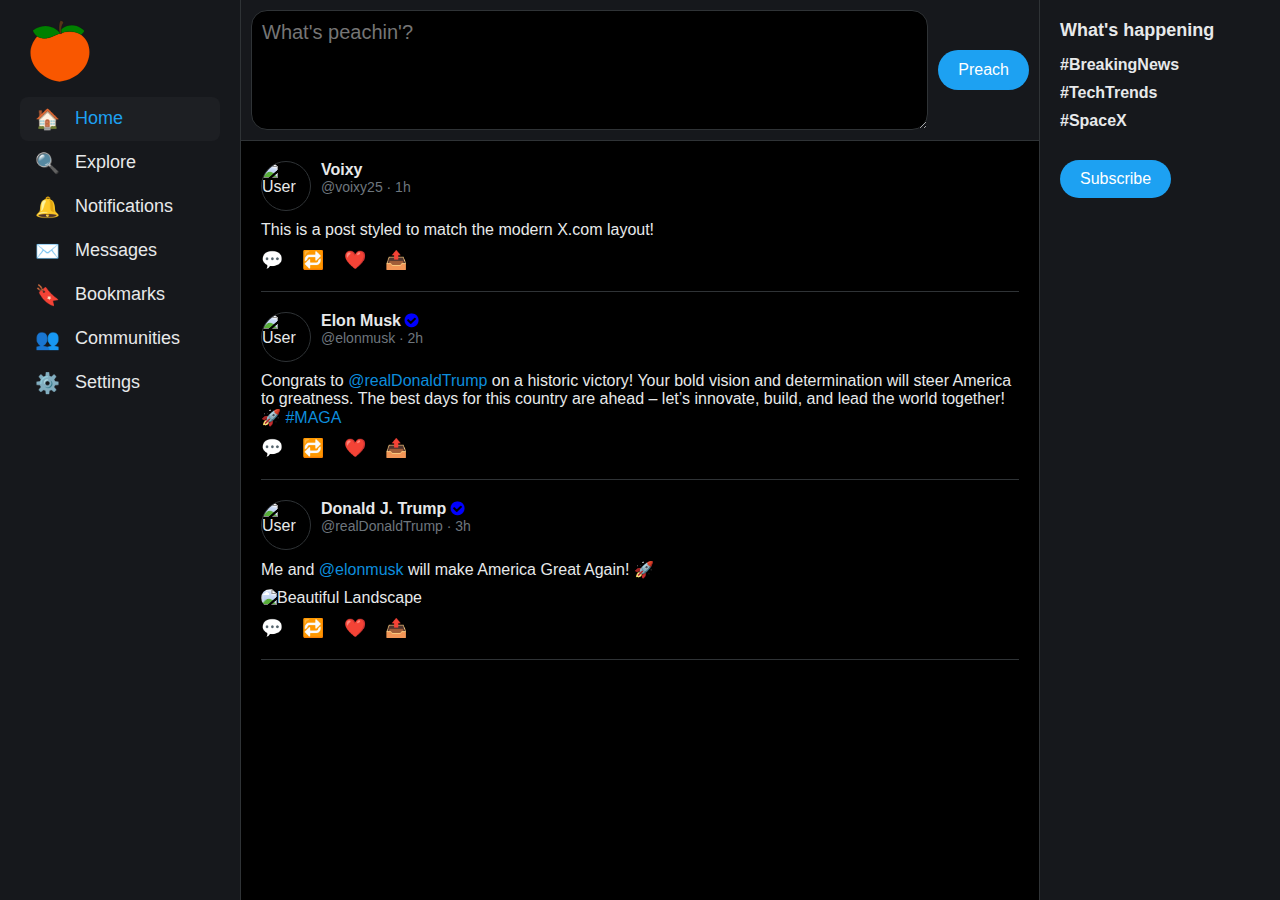
==== index.html @ d9f171eb "Added files" ====
<!DOCTYPE html>
<html lang="en">

<head>
    <meta charset="UTF-8" />
    <meta name="viewport" content="width=device-width, initial-scale=1.0" />
    <link rel="stylesheet" href="https://cdnjs.cloudflare.com/ajax/libs/font-awesome/4.7.0/css/font-awesome.min.css">
    <title>Peach</title>
    <link rel="stylesheet" href="style.css" />
</head>

<body>
    <div class="container">
        <!-- Sidebar -->
        <aside class="sidebar">
            <nav class="menu">
                <a href="#" class="logo">
                    <svg xmlns="http://www.w3.org/2000/svg" viewBox="0 0 636 663" width="30%">
                        <path id="peach-body" fill="#f95700" stroke="black" stroke-width="1" d="M 545.00,158.25
           C 716.25,289.88 627.33,615.00 313.71,653.75
             124.00,641.00 -119.00,400.00 77.33,173.36
             77.00,173.00 141.33,224.67 255.33,168.00
             294.00,149.00 319.75,136.00 328.50,146.75
             360.29,109.85 499.33,116.67 545.00,158.25 Z
           M 17.33,122.00" />

                        <path id="peach-stem" fill="#563517" stroke="black" stroke-width="1" d="M 328.38,146.38
           C 328.58,146.80 335.18,141.73 334.75,140.88
             334.75,140.88 318.25,73.75 353.18,30.64
             354.50,17.62 337.50,6.25 325.25,7.88
             313.00,9.50 302.91,77.82 313.27,133.82
             312.28,134.45 325.00,148.18 328.38,146.38 Z" />

                        <path id="peach-leaf-right" fill="green" stroke="black" stroke-width="1" d="M 335.27,141.09
           C 335.27,141.18 434.45,91.15 542.50,156.88
             543.47,157.73 578.85,119.91 575.75,115.25
             574.75,110.50 465.76,-3.82 331.55,97.09
             330.60,95.53 330.08,133.80 335.27,141.09 Z" />

                        <path id="peach-leaf-left" fill="green" stroke="black" stroke-width="1" d="M 29.38,111.38
           C 29.38,111.38 75.00,254.33 257.00,167.33
             275.33,158.00 296.88,149.75 321.12,143.00
             303.62,115.00 188.52,1.46 29.38,111.38 Z" />
                    </svg>
                </a>
                <a href="#" class="menu-item active">
                    <span class="icon">🏠</span>
                    <span class="label">Home</span>
                </a>
                <a href="#" class="menu-item">
                    <span class="icon">🔍</span>
                    <span class="label">Explore</span>
                </a>
                <a href="#" class="menu-item">
                    <span class="icon">🔔</span>
                    <span class="label">Notifications</span>
                </a>
                <a href="#" class="menu-item">
                    <span class="icon">✉️</span>
                    <span class="label">Messages</span>
                </a>
                <a href="#" class="menu-item">
                    <span class="icon">🔖</span>
                    <span class="label">Bookmarks</span>
                </a>
                <a href="#" class="menu-item">
                    <span class="icon">👥</span>
                    <span class="label">Communities</span>
                </a>
                <a href="#" class="menu-item">
                    <span class="icon">⚙️</span>
                    <span class="label">Settings</span>
                </a>
            </nav>
        </aside>

        <!-- Main Feed -->
        <main class="feed">
            <!-- Tweet Bar -->
            <header class="tweet-bar">
                <textarea placeholder="What's peachin'?" class="tweet-input"></textarea>
                <button class="tweet-button">Preach</button>
            </header>

            <!-- Scrollable Feed -->
            <div class="feed-scroll">
                <section class="post">
                    <div class="post-header">
                        <img src="https://mir-s3-cdn-cf.behance.net/user/115/4919f3805150007.5fdcb1ede5d59.jpg"
                            alt="User" class="avatar" />
                        <div class="post-info">
                            <strong>Voixy</strong>
                            <span>@voixy25 · 1h</span>
                        </div>
                    </div>
                    <div class="post-content">
                        <p>This is a post styled to match the modern X.com layout!</p>
                    </div>
                    <div class="post-footer">
                        <button>💬</button>
                        <button>🔁</button>
                        <button>❤️</button>
                        <button>📤</button>
                    </div>
                </section>

                <section class="post">
                    <div class="post-header">
                        <img src="https://pbs.twimg.com/profile_images/1858316737780781056/kPL61o0F_400x400.jpg" alt="User" class="avatar" />
                        <div class="post-info">
                            <strong>Elon Musk <i class="fa fa-check-circle" style="color:blue"></i></strong>
                            <span>@elonmusk · 2h</span>
                        </div>
                    </div>
                    <div class="post-content">
                        <p>
                            Congrats to <span class="mention">@realDonaldTrump</span> on a historic victory! Your bold vision and determination will steer America to greatness. The best days for this country are ahead – let’s innovate, build, and lead the world together! 🚀 <span class="mention">#MAGA</span>
                        </p>
                    </div>
                    <div class="post-footer">
                        <button>💬</button>
                        <button>🔁</button>
                        <button>❤️</button>
                        <button>📤</button>
                    </div>
                </section>

                <section class="post">
                    <div class="post-header">
                        <img src="https://pbs.twimg.com/profile_images/874276197357596672/kUuht00m_400x400.jpg" alt="User" class="avatar" />
                        <div class="post-info">
                            <strong>Donald J. Trump <i class="fa fa-check-circle" style="color:blue"></i></strong>
                            <span>@realDonaldTrump · 3h</span>
                        </div>
                    </div>
                    <div class="post-content">
                        <p>Me and <span class="mention">@elonmusk</span> will make America Great Again! 🚀</p>
                        <img src="https://pbs.twimg.com/media/GdFgHaCb0AAokl6?format=jpg&name=4096x4096"
                            alt="Beautiful Landscape" class="post-image" />
                    </div>
                    <div class="post-footer">
                        <button>💬</button>
                        <button>🔁</button>
                        <button>❤️</button>
                        <button>📤</button>
                    </div>
                </section>

                <!-- Repeat as necessary -->
            </div>
        </main>

        <!-- Trends Section -->
        <aside class="trends">
            <h2>What's happening</h2>
            <ul>
                <li><strong>#BreakingNews</strong></li>
                <li><strong>#TechTrends</strong></li>
                <li><strong>#SpaceX</strong></li>
            </ul>
            <button class="subscribe-button">Subscribe</button>
        </aside>
    </div>
</body>

</html>
---- style.css ----
/* General Reset */
* {
  margin: 0;
  padding: 0;
  box-sizing: border-box;
  font-family: Arial, sans-serif;
}

body {
  background-color: #000000;
  color: #e7e9ea;
  display: flex;
  height: 100vh; /* Ensures the full height of the viewport */
  overflow: hidden; /* Prevents unwanted scrolling for the entire page */
}

/* Layout */
.container {
  display: flex;
  width: 100%;
  height: 100%; /* Ensures container takes up the full viewport height */
}

/* Sidebar */
.sidebar {
  width: 240px;
  background-color: #16181C;
  padding: 20px;
  display: flex;
  flex-direction: column;
  position: sticky; /* Keeps sidebar fixed while scrolling */
  top: 0; /* Sticky positioning requires a reference point */
  height: 100vh; /* Sidebar stays fixed to the viewport height */
  overflow: hidden; /* Prevent scrolling within the sidebar */
}

.menu {
  width: 100%;
}

.menu-item {
  text-decoration: none;
  color: #e7e9ea;
  display: flex;
  align-items: center;
  gap: 15px;
  padding: 10px 15px 10px 15px;
  font-size: 18px;
  border-radius: 8px;
  transition: background 0.2s, color 0.2s;
}

.logo{
  margin: 10px;
}

svg{
  margin-bottom: 10px;
}

.menu-item .icon {
  font-size: 20px;
}

.menu-item:hover,
.menu-item.active {
  background-color: #1d1f23;
  color: #1DA1F2;
}

/* Feed */
.feed {
  flex: 1;
  display: flex;
  flex-direction: column;
  border-left: 1px solid #2F3336;
  border-right: 1px solid #2F3336;
  overflow: hidden; /* Prevents feed container overflow */
  width: 30vw;
  min-width: 30vw;
}

.tweet-bar {
  display: flex;
  padding: 10px;
  border-bottom: 1px solid #2F3336;
  background-color: #16181C;
  align-items: center;
}

.tweet-input {
  flex: 1;
  background-color: #000000;
  border: 1px solid #2F3336;
  color: #e7e9ea;
  padding: 10px;
  border-radius: 1rem;
  margin-right: 10px;
  font-size: 20px;
  max-height: 21em;
  min-height: 6em;
}

.tweet-button {
  background-color: #1DA1F2;
  color: white;
  border: none;
  padding: 10px 20px;
  border-radius: 50px;
  cursor: pointer;
  font-size: 16px;
  height: 40px;
}

.tweet-button:hover {
  background-color: #0d8ddd;
}

.feed-scroll {
  flex: 1;
  overflow-y: auto; /* Makes only the feed scrollable */
  padding: 0 20px 20px 20px;
}

.post {
  border-bottom: 1px solid #2F3336;
  padding: 20px 0;
}

.post-header {
  display: flex;
  gap: 10px;
  flex-wrap: wrap; /* Enables wrapping for narrow viewports */
}

.avatar {
  border-radius: 50%;
  width: 50px;
  height: 50px;
  border: 1px solid #2F3336;
  cursor: pointer;
}

.post-info {
  display: flex;
  flex-direction: column;
  flex: 1; /* Ensure it adapts to the container */
  word-break: break-word; /* Handle long text gracefully */
}

.post-info span {
  font-size: 14px;
  color: #6e767d;
  display: block; /* Ensures `@username` stays separate if wrapped */
}

.post-content {
  margin: 10px 0;
  font-size: 16px;
}

.mention{
  color: #0d8ddd;
  cursor: pointer;
}

.mention:hover{
  text-decoration: underline;
}

.post-image {
  width: 100%;
  max-width: 711px;
  max-height: 400px;
  object-fit: cover;
  border-radius: 10px;
  margin-top: 10px;
}


.post-footer button {
  background: none;
  border: none;
  color: #6e767d;
  margin-right: 15px;
  font-size: 18px;
  cursor: pointer;
}

.post-footer button:hover {
  color: #1DA1F2;
}

/* Trends */
.trends {
  width: 240px;
  background-color: #16181C;
  padding: 20px;
  position: sticky; /* Keeps trends section fixed while scrolling */
  top: 0;
  height: 100vh; /* Sticks to viewport height */
  overflow: hidden; /* Prevents unwanted scrolling in the trends section */
}

.trends h2 {
  font-size: 18px;
  margin-bottom: 15px;
}

.trends ul {
  list-style: none;
}

.trends li {
  margin: 10px 0;
  font-size: 16px;
  cursor: pointer;
}

.trends li:hover {
  text-decoration: underline;
}

.subscribe-button {
  margin-top: 20px;
  background-color: #1DA1F2;
  color: #fff;
  border: none;
  padding: 10px 20px;
  font-size: 16px;
  border-radius: 50px;
  cursor: pointer;
}

.subscribe-button:hover {
  background-color: #0d8ddd;
}

@media screen and (max-width: 831px){
  .sidebar {
    width: 26vw;
    background-color: #16181C;
    padding: 3vw;
    display: flex;
    flex-direction: column;
    position: sticky; /* Keeps sidebar fixed while scrolling */
    top: 0; /* Sticky positioning requires a reference point */
    height: 100vh; /* Sidebar stays fixed to the viewport height */
    overflow: hidden; /* Prevent scrolling within the sidebar */
  }
  
  .menu {
    width: 100%;
  }
  
  .menu-item {
    text-decoration: none;
    color: #e7e9ea;
    display: flex;
    align-items: center;
    gap: 1.5vw;
    padding: 2vh 1.8vw 2vh 1.8vw;
    font-size: 4vh;
    border-radius: 1vw;
    transition: background 0.2s, color 0.2s;
  }

  .logo{
    margin: 1vw;
  }
  
  svg{
    width: 35% !important;
    margin-bottom: 1.8vh;
  }
  
  .menu-item .icon {
    font-size: 4vh;
  }
  
  .menu-item:hover,
  .menu-item.active {
    background-color: #1d1f23;
    color: #1DA1F2;
  }
  
  /* Feed */
  .feed {
    flex: 1;
    display: flex;
    flex-direction: column;
    border-left: 1px solid #2F3336;
    border-right: 1px solid #2F3336;
    overflow: hidden; /* Prevents feed container overflow */
  }
  
  .tweet-bar {
    display: flex;
    padding: 1vw;
    border-bottom: 1px solid #2F3336;
    background-color: #16181C;
    align-items: center;
  }
  
  .tweet-input {
    flex: 1;
    background-color: #000000;
    border: 1px solid #2F3336;
    color: #e7e9ea;
    padding: 1vw;
    border-radius: 2vw;
    margin-right: 1.5vw;
    font-size: 5vh;
    max-height: 21vh;
    min-height: 6vh;
  }
  
  .tweet-button {
    background-color: #1DA1F2;
    color: white;
    border: none;
    padding: 2vh 2vw;
    border-radius: 50px;
    cursor: pointer;
    font-size: 4vh;
    height: 10vh;
  }
  
  .tweet-button:hover {
    background-color: #0d8ddd;
  }

  .trends {
    width: 26vw;
    background-color: #16181C;
    padding: 2vw;
    position: sticky; /* Keeps trends section fixed while scrolling */
    top: 0;
    height: 100vh; /* Sticks to viewport height */
    overflow: hidden; /* Prevents unwanted scrolling in the trends section */
  }
  
  .trends h2 {
    font-size: 5vh;
    margin-bottom: 2vw;
  }
  
  .trends ul {
    list-style: none;
  }
  
  .trends li {
    margin: 2vh 0;
    font-size: 4vh;
    cursor: pointer;
  }
  
  .trends li:hover {
    text-decoration: underline;
  }
  
  .subscribe-button {
    margin-top: 5vh;
    background-color: #1DA1F2;
    color: #fff;
    border: none;
    padding: 3vh 3vw;
    font-size: 4vh;
    border-radius: 5vw;
    cursor: pointer;
  }
  
  .subscribe-button:hover {
    background-color: #0d8ddd;
  }

  .feed-scroll {
    flex: 1;
    overflow-y: auto; /* Makes only the feed scrollable */
    padding: 10px;
  }
  
  .post {
    border-bottom: 1px solid #2F3336;
    padding: 10px 0;
  }
  
  .post-header {
    display: flex;
    gap: 5px;
  }
  
  .avatar {
    border-radius: 50%;
    width: 50px;
    height: 50px;
  }
  
  .post-info {
    display: flex;
    flex-direction: column;
  }
  
  .post-info span {
    font-size: 14px;
    color: #6e767d;
  }
  
  .post-content {
    margin: 10px 0;
    font-size: 16px;
  }
  
  .post-footer button {
    background: none;
    border: none;
    color: #6e767d;
    margin-right: 15px;
    font-size: 10px;
    cursor: pointer;
  }
  
  .post-footer button:hover {
    color: #1DA1F2;
  }

}

@media screen and (max-width: 500px) {
  .post-header {
    flex-direction: column; /* Stack avatar and info vertically on small screens */
    align-items: center; /* Center-align contents */
  }
  .post-info {
    text-align: center; /* Center-align the text under the avatar */
  }
}
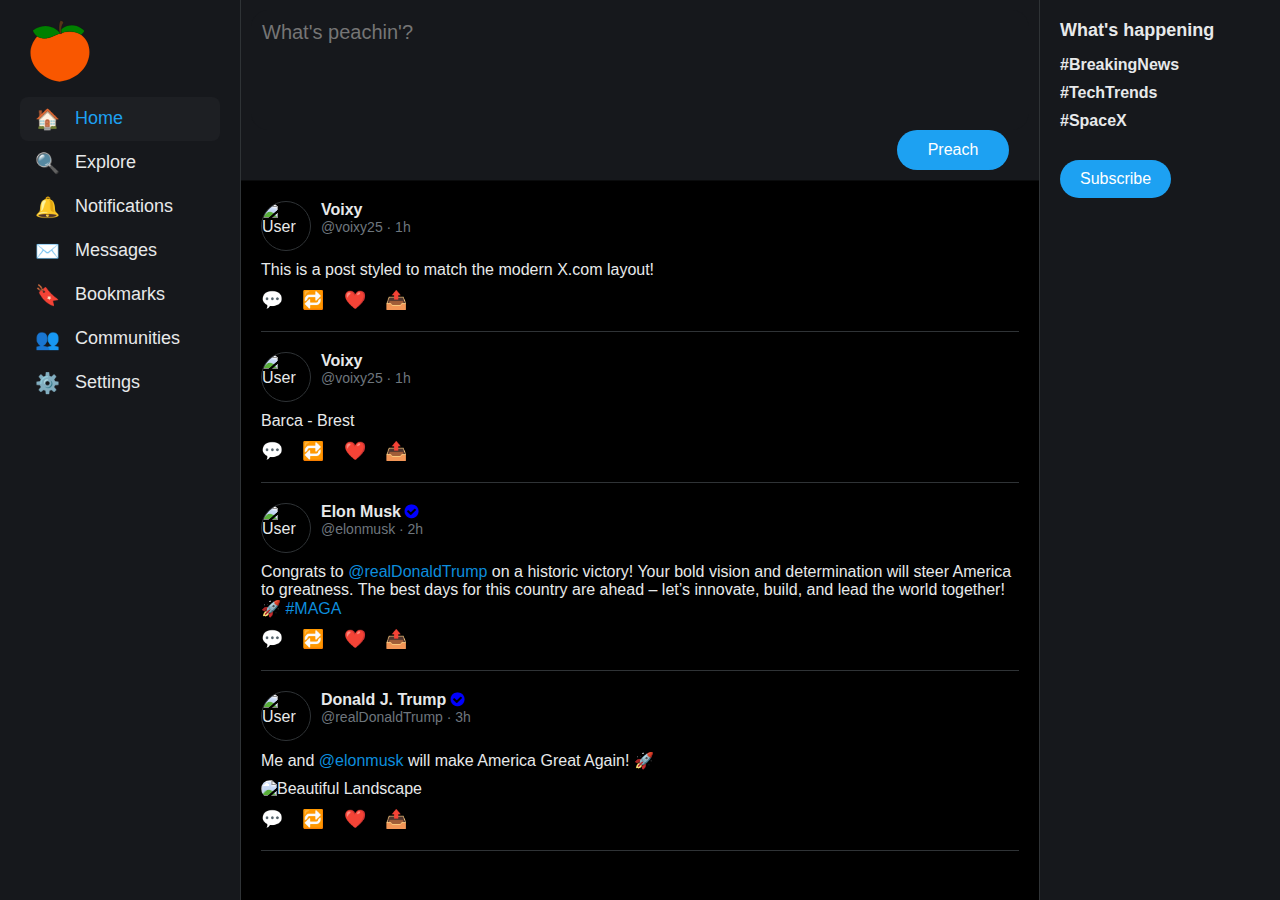
==== commit 3f75caaa: "popravki/izboljsave" ====
--- a/index.html
+++ b/index.html
@@ -6,7 +6,9 @@
     <meta name="viewport" content="width=device-width, initial-scale=1.0" />
     <link rel="stylesheet" href="https://cdnjs.cloudflare.com/ajax/libs/font-awesome/4.7.0/css/font-awesome.min.css">
     <title>Peach</title>
-    <link rel="stylesheet" href="style.css" />
+    <link rel="stylesheet" href="style.css"/>
+    <script src="https://cdn.jsdelivr.net/npm/sweetalert2@11"></script>
+    <script src="script.js"></script>
 </head>
 
 <body>
@@ -78,12 +80,12 @@
         <main class="feed">
             <!-- Tweet Bar -->
             <header class="tweet-bar">
-                <textarea placeholder="What's peachin'?" class="tweet-input"></textarea>
-                <button class="tweet-button">Preach</button>
+                <textarea id="tweetInput" placeholder="What's peachin'?" class="tweet-input"></textarea>
+                <button id="tweetButton" class="tweet-button">Preach</button>
             </header>
 
             <!-- Scrollable Feed -->
-            <div class="feed-scroll">
+            <div id="feed" class="feed-scroll">
                 <section class="post">
                     <div class="post-header">
                         <img src="https://mir-s3-cdn-cf.behance.net/user/115/4919f3805150007.5fdcb1ede5d59.jpg"
@@ -95,6 +97,27 @@
                     </div>
                     <div class="post-content">
                         <p>This is a post styled to match the modern X.com layout!</p>
+                    </div>
+                    <div class="post-footer">
+                        <button>💬</button>
+                        <button>🔁</button>
+                        <button>❤️</button>
+                        <button>📤</button>
+                    </div>
+                </section>
+
+                <section class="post">
+                    <div class="post-header">
+                        <img src="https://mir-s3-cdn-cf.behance.net/user/115/4919f3805150007.5fdcb1ede5d59.jpg" alt="User" class="avatar" />
+                        <div class="post-info">
+                            <strong>Voixy</strong>
+                            <span>@voixy25 · 1h</span>
+                        </div>
+                    </div>
+                    <div class="post-content">
+                        <p>
+                            Barca - Brest
+                        </p>
                     </div>
                     <div class="post-footer">
                         <button>💬</button>
@@ -161,6 +184,7 @@
             <button class="subscribe-button">Subscribe</button>
         </aside>
     </div>
+    <script src="script.js"></script>
 </body>
 
 </html>--- a/style.css
+++ b/style.css
@@ -80,25 +80,49 @@
   min-width: 30vw;
 }
 
+::-webkit-scrollbar {
+  width: 10px;
+  cursor: normal;
+}
+ 
+/* Handle */
+::-webkit-scrollbar-thumb {
+  background: #2F3336;
+  border-radius: 5vh;
+}
+
+/* Handle on hover */
+::-webkit-scrollbar-thumb:hover {
+  background: #1e232c; 
+}
+
 .tweet-bar {
   display: flex;
   padding: 10px;
-  border-bottom: 1px solid #2F3336;
+  border-bottom: 1px solid #0a0b0c; 
   background-color: #16181C;
-  align-items: center;
+  flex-direction: column;
+  position: relative; /* To make the button position relative to this container */
+
 }
 
 .tweet-input {
   flex: 1;
-  background-color: #000000;
-  border: 1px solid #2F3336;
+  background-color: #16181C;
+  border: 1px solid #16181C;
   color: #e7e9ea;
   padding: 10px;
   border-radius: 1rem;
-  margin-right: 10px;
   font-size: 20px;
   max-height: 21em;
   min-height: 6em;
+  width: 100%;
+  resize: none; /* Prevents manual resizing */
+  overflow-y: auto; /* Smooth scrolling for large inputs */
+}
+
+.tweet-input:focus {
+  outline: none !important;
 }
 
 .tweet-button {
@@ -110,10 +134,15 @@
   cursor: pointer;
   font-size: 16px;
   height: 40px;
+  width: 7rem;
+  transition: transform 0.2s ease-in-out;
+  align-self: flex-end; /* Aligns the button to the right */
+  margin-right: 20px;
 }
 
 .tweet-button:hover {
   background-color: #0d8ddd;
+  transform: scale(1.1);
 }
 
 .feed-scroll {
@@ -177,6 +206,13 @@
   margin-top: 10px;
 }
 
+.video{
+  width: 100%;
+  max-height: 800vh;
+  object-fit: cover;
+  border-radius: 10px;
+  margin-top: 10px;
+}
 
 .post-footer button {
   background: none;
@@ -236,11 +272,11 @@
   background-color: #0d8ddd;
 }
 
-@media screen and (max-width: 831px){
+@media screen and (max-width: 1000px){
   .sidebar {
-    width: 26vw;
+    width: 9vw;
     background-color: #16181C;
-    padding: 3vw;
+    padding: 2vw;
     display: flex;
     flex-direction: column;
     position: sticky; /* Keeps sidebar fixed while scrolling */
@@ -259,23 +295,28 @@
     display: flex;
     align-items: center;
     gap: 1.5vw;
-    padding: 2vh 1.8vw 2vh 1.8vw;
+    padding: 2vh 1vw 2vh 1vw;
     font-size: 4vh;
     border-radius: 1vw;
     transition: background 0.2s, color 0.2s;
   }
 
+  .label{
+    display: none;
+  }
+
   .logo{
     margin: 1vw;
   }
   
   svg{
-    width: 35% !important;
+    width: 70% !important;
     margin-bottom: 1.8vh;
   }
   
   .menu-item .icon {
     font-size: 4vh;
+    margin: 0 auto;
   }
   
   .menu-item:hover,
@@ -299,17 +340,16 @@
     padding: 1vw;
     border-bottom: 1px solid #2F3336;
     background-color: #16181C;
-    align-items: center;
+    position: relative; /* To make the button position relative to this container */
   }
   
   .tweet-input {
     flex: 1;
-    background-color: #000000;
-    border: 1px solid #2F3336;
+    background-color: #16181C;
+    border: 1px solid #16181C;
     color: #e7e9ea;
     padding: 1vw;
-    border-radius: 2vw;
-    margin-right: 1.5vw;
+    border-radius: 0;
     font-size: 5vh;
     max-height: 21vh;
     min-height: 6vh;
@@ -317,19 +357,23 @@
   
   .tweet-button {
     background-color: #1DA1F2;
-    color: white;
-    border: none;
-    padding: 2vh 2vw;
-    border-radius: 50px;
-    cursor: pointer;
-    font-size: 4vh;
-    height: 10vh;
-  }
-  
-  .tweet-button:hover {
-    background-color: #0d8ddd;
-  }
-
+  color: white;
+  border: none;
+  padding: 0.8vh 1.6vw;
+  border-radius: 7vw;
+  cursor: pointer;
+  font-size: 1.8vw;
+  height: 9vh;
+  width: 12.5vw;
+  transition: transform 0.2s ease-in-out;
+  align-self: flex-end; /* Aligns the button to the right */
+  margin-right: 2vw;
+}
+
+.tweet-button:hover {
+  background-color: #0d8ddd;
+  transform: scale(1.1);
+}
   .trends {
     width: 26vw;
     background-color: #16181C;
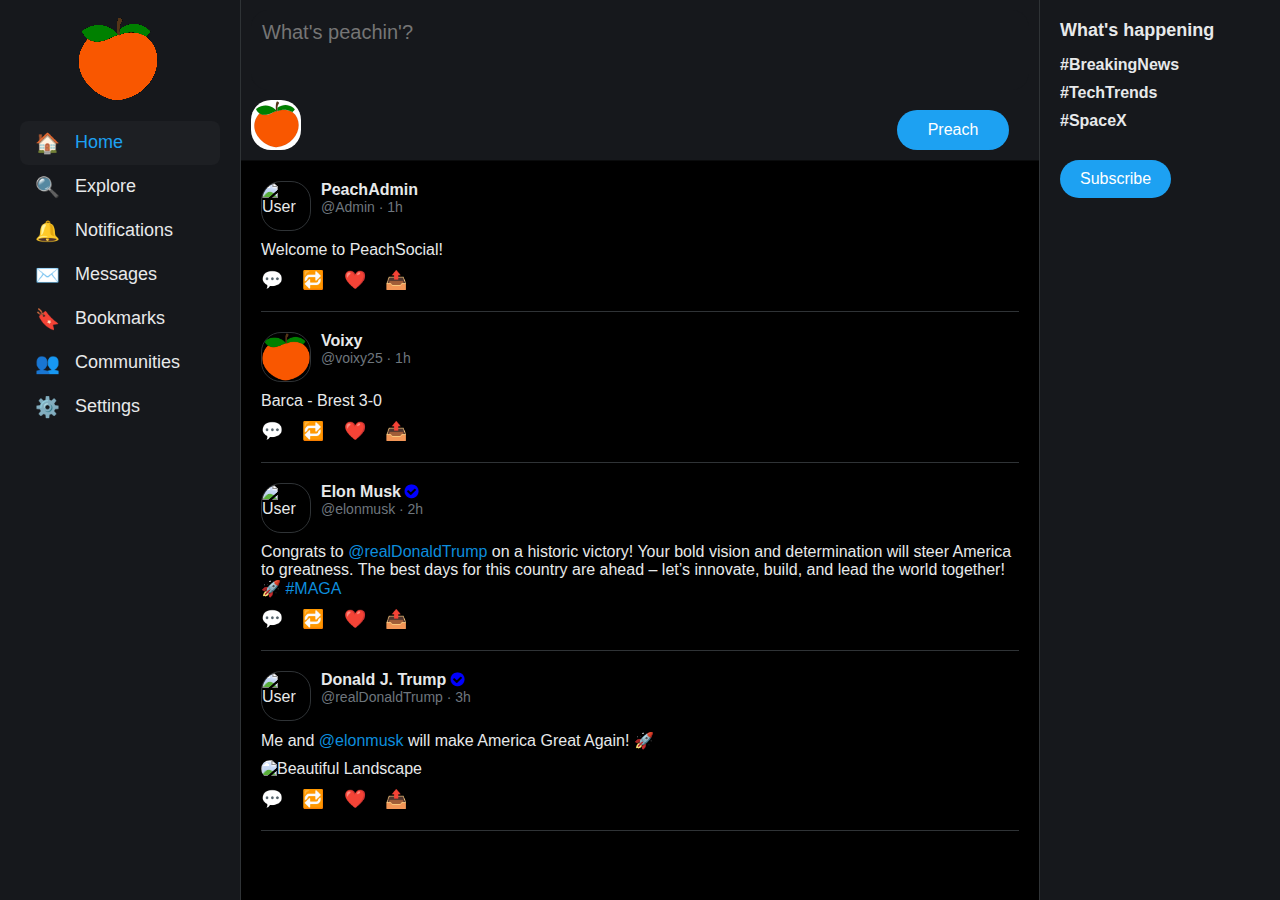
==== commit cc2bffe9: "added canvas" ====
--- a/index.html
+++ b/index.html
@@ -8,7 +8,7 @@
     <title>Peach</title>
     <link rel="stylesheet" href="style.css"/>
     <script src="https://cdn.jsdelivr.net/npm/sweetalert2@11"></script>
-    <script src="script.js"></script>
+    
 </head>
 
 <body>
@@ -17,33 +17,7 @@
         <aside class="sidebar">
             <nav class="menu">
                 <a href="#" class="logo">
-                    <svg xmlns="http://www.w3.org/2000/svg" viewBox="0 0 636 663" width="30%">
-                        <path id="peach-body" fill="#f95700" stroke="black" stroke-width="1" d="M 545.00,158.25
-           C 716.25,289.88 627.33,615.00 313.71,653.75
-             124.00,641.00 -119.00,400.00 77.33,173.36
-             77.00,173.00 141.33,224.67 255.33,168.00
-             294.00,149.00 319.75,136.00 328.50,146.75
-             360.29,109.85 499.33,116.67 545.00,158.25 Z
-           M 17.33,122.00" />
-
-                        <path id="peach-stem" fill="#563517" stroke="black" stroke-width="1" d="M 328.38,146.38
-           C 328.58,146.80 335.18,141.73 334.75,140.88
-             334.75,140.88 318.25,73.75 353.18,30.64
-             354.50,17.62 337.50,6.25 325.25,7.88
-             313.00,9.50 302.91,77.82 313.27,133.82
-             312.28,134.45 325.00,148.18 328.38,146.38 Z" />
-
-                        <path id="peach-leaf-right" fill="green" stroke="black" stroke-width="1" d="M 335.27,141.09
-           C 335.27,141.18 434.45,91.15 542.50,156.88
-             543.47,157.73 578.85,119.91 575.75,115.25
-             574.75,110.50 465.76,-3.82 331.55,97.09
-             330.60,95.53 330.08,133.80 335.27,141.09 Z" />
-
-                        <path id="peach-leaf-left" fill="green" stroke="black" stroke-width="1" d="M 29.38,111.38
-           C 29.38,111.38 75.00,254.33 257.00,167.33
-             275.33,158.00 296.88,149.75 321.12,143.00
-             303.62,115.00 188.52,1.46 29.38,111.38 Z" />
-                    </svg>
+                    <canvas id="peachCanvas" width="636" height="663"></canvas>
                 </a>
                 <a href="#" class="menu-item active">
                     <span class="icon">🏠</span>
@@ -81,7 +55,39 @@
             <!-- Tweet Bar -->
             <header class="tweet-bar">
                 <textarea id="tweetInput" placeholder="What's peachin'?" class="tweet-input"></textarea>
+
+                <div class="subheader">
+                    <div class="user">
+                <svg xmlns="http://www.w3.org/2000/svg" viewBox="0 0 636 663" width="30%">
+                    <path id="peach-body" fill="#f95700" stroke="black" stroke-width="1" d="M 545.00,158.25
+       C 716.25,289.88 627.33,615.00 313.71,653.75
+         124.00,641.00 -119.00,400.00 77.33,173.36
+         77.00,173.00 141.33,224.67 255.33,168.00
+         294.00,149.00 319.75,136.00 328.50,146.75
+         360.29,109.85 499.33,116.67 545.00,158.25 Z
+       M 17.33,122.00" />
+
+                    <path id="peach-stem" fill="#563517" stroke="black" stroke-width="1" d="M 328.38,146.38
+       C 328.58,146.80 335.18,141.73 334.75,140.88
+         334.75,140.88 318.25,73.75 353.18,30.64
+         354.50,17.62 337.50,6.25 325.25,7.88
+         313.00,9.50 302.91,77.82 313.27,133.82
+         312.28,134.45 325.00,148.18 328.38,146.38 Z" />
+
+                    <path id="peach-leaf-right" fill="green" stroke="black" stroke-width="1" d="M 335.27,141.09
+       C 335.27,141.18 434.45,91.15 542.50,156.88
+         543.47,157.73 578.85,119.91 575.75,115.25
+         574.75,110.50 465.76,-3.82 331.55,97.09
+         330.60,95.53 330.08,133.80 335.27,141.09 Z" />
+
+                    <path id="peach-leaf-left" fill="green" stroke="black" stroke-width="1" d="M 29.38,111.38
+       C 29.38,111.38 75.00,254.33 257.00,167.33
+         275.33,158.00 296.88,149.75 321.12,143.00
+         303.62,115.00 188.52,1.46 29.38,111.38 Z" />
+                </svg>
+            </div>
                 <button id="tweetButton" class="tweet-button">Preach</button>
+            </div>
             </header>
 
             <!-- Scrollable Feed -->
@@ -91,12 +97,12 @@
                         <img src="https://mir-s3-cdn-cf.behance.net/user/115/4919f3805150007.5fdcb1ede5d59.jpg"
                             alt="User" class="avatar" />
                         <div class="post-info">
-                            <strong>Voixy</strong>
-                            <span>@voixy25 · 1h</span>
+                            <strong>PeachAdmin</strong>
+                            <span>@Admin · 1h</span>
                         </div>
                     </div>
                     <div class="post-content">
-                        <p>This is a post styled to match the modern X.com layout!</p>
+                        <p>Welcome to PeachSocial!</p>
                     </div>
                     <div class="post-footer">
                         <button>💬</button>
@@ -108,7 +114,7 @@
 
                 <section class="post">
                     <div class="post-header">
-                        <img src="https://mir-s3-cdn-cf.behance.net/user/115/4919f3805150007.5fdcb1ede5d59.jpg" alt="User" class="avatar" />
+                        <img src="peach.png" alt="User" class="avatar" />
                         <div class="post-info">
                             <strong>Voixy</strong>
                             <span>@voixy25 · 1h</span>
@@ -116,7 +122,7 @@
                     </div>
                     <div class="post-content">
                         <p>
-                            Barca - Brest
+                            Barca - Brest 3-0
                         </p>
                     </div>
                     <div class="post-footer">
@@ -183,8 +189,10 @@
             </ul>
             <button class="subscribe-button">Subscribe</button>
         </aside>
+        
     </div>
     <script src="script.js"></script>
+    <script src="peach.js"></script>
 </body>
 
 </html>--- a/style.css
+++ b/style.css
@@ -50,13 +50,20 @@
   transition: background 0.2s, color 0.2s;
 }
 
+canvas{
+  scale: 500%;
+  width: 8%;
+  margin: 30px 0 50px 90px;
+}
+
 .logo{
-  margin: 10px;
-}
-
-svg{
-  margin-bottom: 10px;
-}
+  scale: 10%;
+  height: 5vw;
+  width: 5vw;
+  align-items: center;
+}
+
+
 
 .menu-item .icon {
   font-size: 20px;
@@ -103,7 +110,6 @@
   background-color: #16181C;
   flex-direction: column;
   position: relative; /* To make the button position relative to this container */
-
 }
 
 .tweet-input {
@@ -115,14 +121,22 @@
   border-radius: 1rem;
   font-size: 20px;
   max-height: 21em;
-  min-height: 6em;
+  min-height: 4em;
   width: 100%;
   resize: none; /* Prevents manual resizing */
   overflow-y: auto; /* Smooth scrolling for large inputs */
+  cursor: auto;
 }
 
 .tweet-input:focus {
   outline: none !important;
+}
+
+.subheader {
+  display: flex; /* Added: Flex layout for peach and button row */
+  justify-content: space-between; /* Added: Align peach to left and button to right */
+  align-items: center; /* Ensures peach and button are vertically aligned */
+  margin-top: 10px; /* Added: Space between textarea and this row */
 }
 
 .tweet-button {
@@ -145,6 +159,21 @@
   transform: scale(1.1);
 }
 
+svg{
+  width: 90%;
+  height: auto;
+  margin-left: 2.5px;
+  margin-top: 1px;
+}
+
+.user{
+  border-radius: 40%;
+  background-color: rgb(255, 255, 255);
+  height: 50px;
+  width: 50px;
+  cursor: pointer;
+}
+
 .feed-scroll {
   flex: 1;
   overflow-y: auto; /* Makes only the feed scrollable */
@@ -163,11 +192,12 @@
 }
 
 .avatar {
-  border-radius: 50%;
+  border-radius: 40%;
   width: 50px;
   height: 50px;
   border: 1px solid #2F3336;
   cursor: pointer;
+  display: block;
 }
 
 .post-info {
@@ -175,6 +205,8 @@
   flex-direction: column;
   flex: 1; /* Ensure it adapts to the container */
   word-break: break-word; /* Handle long text gracefully */
+  cursor: pointer;
+  display: block;
 }
 
 .post-info span {
@@ -186,6 +218,10 @@
 .post-content {
   margin: 10px 0;
   font-size: 16px;
+  word-wrap: break-word; /* Ensure long words break */
+        overflow-wrap: break-word; /* For compatibility with some browsers */
+        width: 100%; /* Ensure it takes up available space */
+        white-space: normal; /* Ensure white space doesn't prevent wrapping */
 }
 
 .mention{
@@ -272,9 +308,10 @@
   background-color: #0d8ddd;
 }
 
+
 @media screen and (max-width: 1000px){
   .sidebar {
-    width: 9vw;
+    width: 11vw;
     background-color: #16181C;
     padding: 2vw;
     display: flex;
@@ -294,9 +331,7 @@
     color: #e7e9ea;
     display: flex;
     align-items: center;
-    gap: 1.5vw;
     padding: 2vh 1vw 2vh 1vw;
-    font-size: 4vh;
     border-radius: 1vw;
     transition: background 0.2s, color 0.2s;
   }
@@ -305,17 +340,19 @@
     display: none;
   }
 
+  canvas{
+    scale: 500%;
+    width: 10%;
+    margin: 3vw 3vw 2vw 3vw;
+  }
+  
   .logo{
-    margin: 1vw;
-  }
-  
-  svg{
-    width: 70% !important;
-    margin-bottom: 1.8vh;
-  }
+    align-items: center;
+  }
+  
   
   .menu-item .icon {
-    font-size: 4vh;
+    font-size: 2.5vw;
     margin: 0 auto;
   }
   
@@ -350,8 +387,8 @@
     color: #e7e9ea;
     padding: 1vw;
     border-radius: 0;
-    font-size: 5vh;
-    max-height: 21vh;
+    font-size: 4vw;
+    max-height: 15vh;
     min-height: 6vh;
   }
   
@@ -360,11 +397,11 @@
   color: white;
   border: none;
   padding: 0.8vh 1.6vw;
-  border-radius: 7vw;
-  cursor: pointer;
-  font-size: 1.8vw;
-  height: 9vh;
-  width: 12.5vw;
+  border-radius: 5vw;
+  cursor: pointer;
+  font-size: 2.5vw;
+  height: 5vw;
+  width: 11.5vw;
   transition: transform 0.2s ease-in-out;
   align-self: flex-end; /* Aligns the button to the right */
   margin-right: 2vw;
@@ -374,6 +411,24 @@
   background-color: #0d8ddd;
   transform: scale(1.1);
 }
+
+svg{
+  width: 80%;
+  height: auto;
+  margin-left: 0.6vw;
+  margin-top: .6vw;
+}
+
+.user{
+  border-radius: 40%;
+  border: 0.01 solid white;
+  background-color: white;
+  height: 6vw;
+  width: 6vw;
+  cursor: pointer;
+}
+
+
   .trends {
     width: 26vw;
     background-color: #16181C;
@@ -385,7 +440,7 @@
   }
   
   .trends h2 {
-    font-size: 5vh;
+    font-size: 4vw;
     margin-bottom: 2vw;
   }
   
@@ -395,7 +450,7 @@
   
   .trends li {
     margin: 2vh 0;
-    font-size: 4vh;
+    font-size: 3vw;
     cursor: pointer;
   }
   
@@ -408,8 +463,8 @@
     background-color: #1DA1F2;
     color: #fff;
     border: none;
-    padding: 3vh 3vw;
-    font-size: 4vh;
+    padding: 2vh 2vw;
+    font-size: 3vw;
     border-radius: 5vw;
     cursor: pointer;
   }
@@ -435,7 +490,7 @@
   }
   
   .avatar {
-    border-radius: 50%;
+    border-radius: 40%;
     width: 50px;
     height: 50px;
   }
@@ -452,7 +507,7 @@
   
   .post-content {
     margin: 10px 0;
-    font-size: 16px;
+    font-size: 4vw;
   }
   
   .post-footer button {
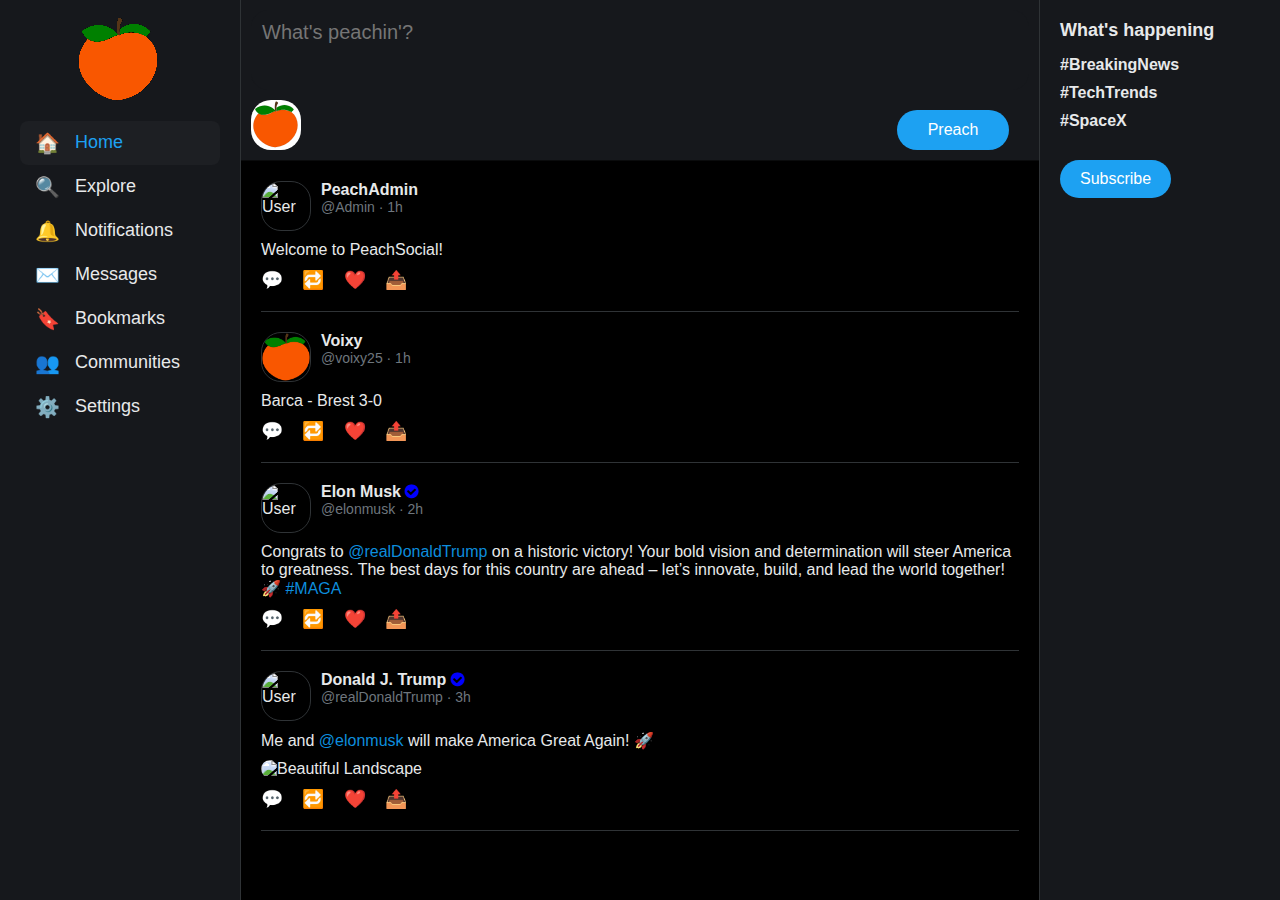
==== commit b7c40f55: "added ico" ====
--- a/index.html
+++ b/index.html
@@ -7,6 +7,7 @@
     <link rel="stylesheet" href="https://cdnjs.cloudflare.com/ajax/libs/font-awesome/4.7.0/css/font-awesome.min.css">
     <title>Peach</title>
     <link rel="stylesheet" href="style.css"/>
+    <link rel="icon" href="peach.ico" type="image/x-icon" />
     <script src="https://cdn.jsdelivr.net/npm/sweetalert2@11"></script>
     
 </head>
--- a/style.css
+++ b/style.css
@@ -162,7 +162,7 @@
 svg{
   width: 90%;
   height: auto;
-  margin-left: 2.5px;
+  margin-left: 2.4px;
   margin-top: 1px;
 }
 
